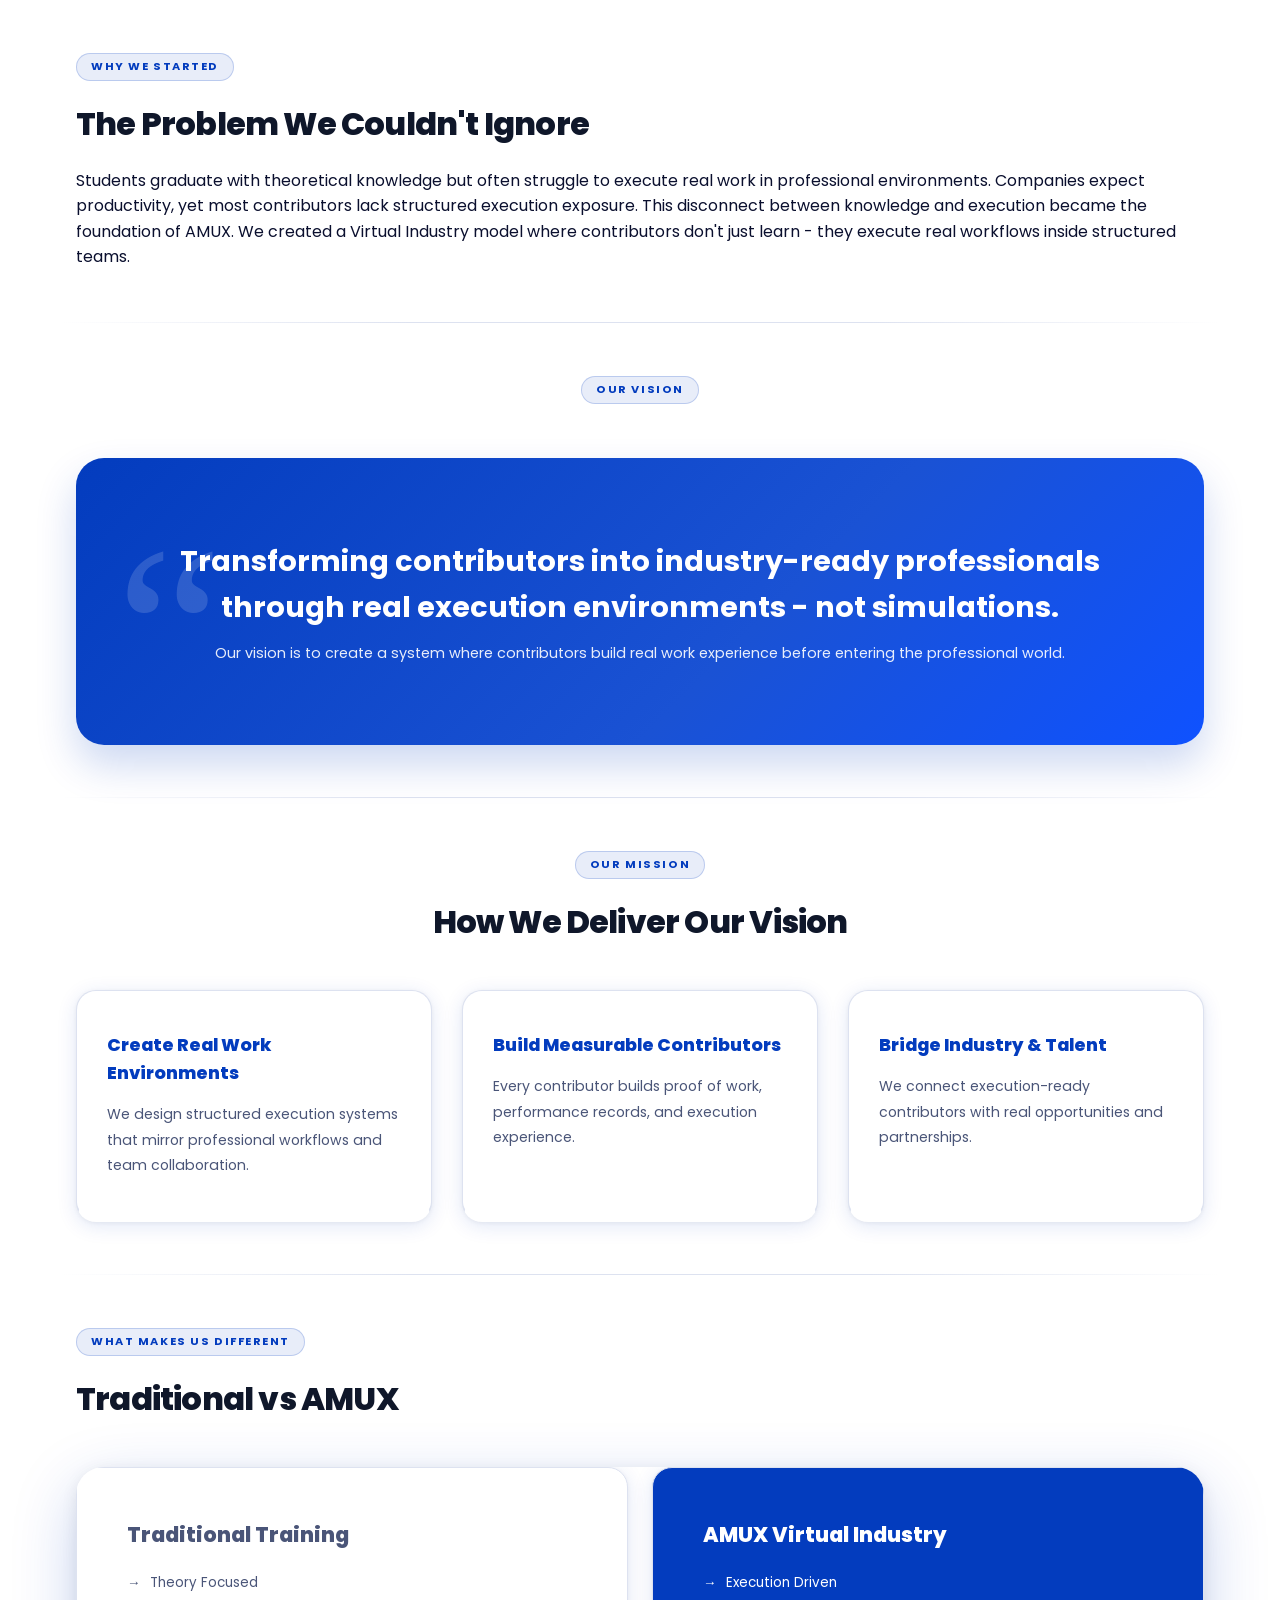
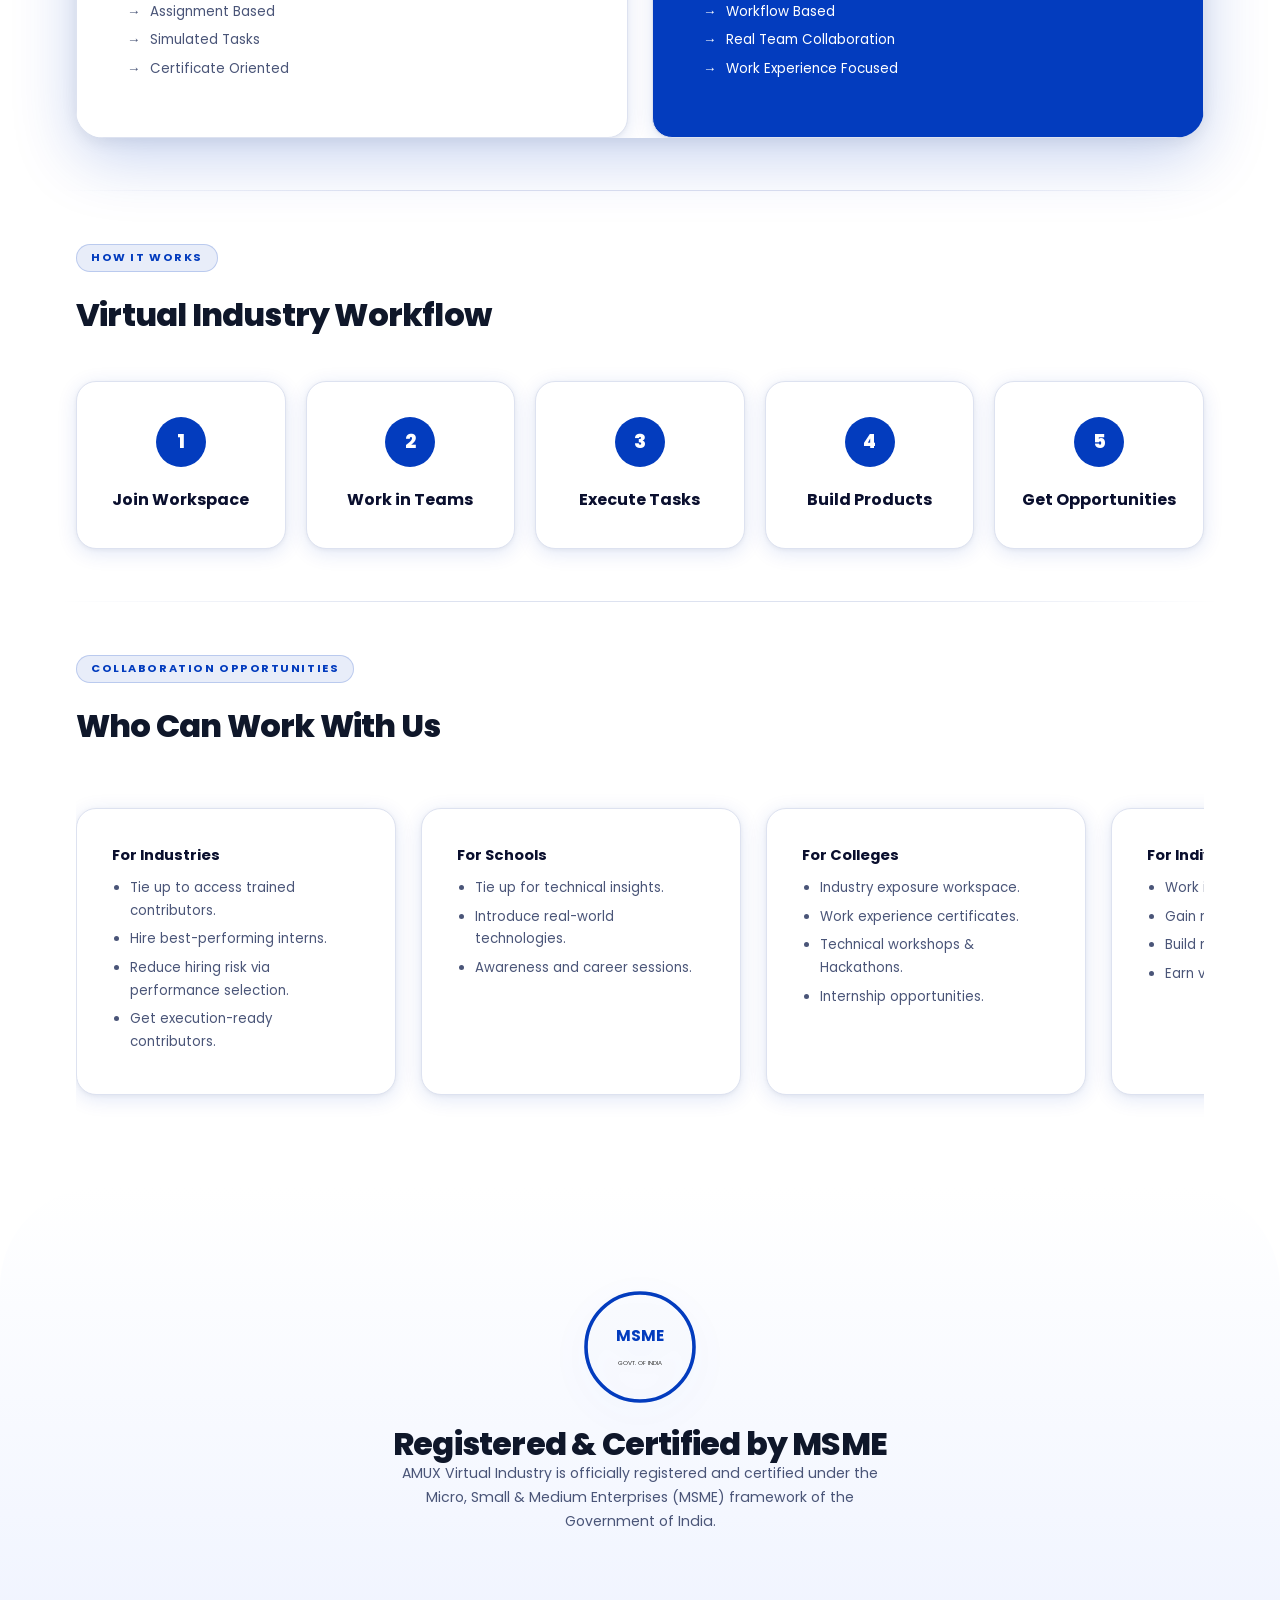
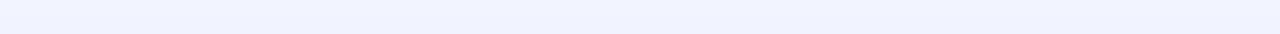
==== about.html @ 351a82d2 "Add files via upload" ====
<!DOCTYPE html>
<html lang="en">
<head>
    <meta charset="UTF-8">
    <meta name="viewport" content="width=device-width, initial-scale=1.0">
    <title>About — AMUX Virtual Industry</title>

    <link rel="stylesheet" href="style.css">

    <style>
        /* ===============================
        ENHANCED CORE STYLES
        =============================== */
        :root {
            --glass: rgba(255, 255, 255, 0.8);
            --brand-light: #f0f4ff;
        }

        /* Section Transitions */
        .fade-up {
            opacity: 0;
            transform: translateY(30px);
            transition: all 0.7s cubic-bezier(0.16, 1, 0.3, 1);
        }

        .fade-up.visible {
            opacity: 1;
            transform: translateY(0);
        }

        /* WHY SECTION - Asymmetric Grid */
        .why-grid {
            display: grid;
            grid-template-columns: 1.2fr 0.8fr;
            gap: 80px;
            align-items: center;
        }

        .problem-cards {
            display: grid;
            grid-template-columns: 1fr;
            gap: 16px;
        }

        .problem-card {
            background: #3749ee;
            border-radius: 30px;
            padding: 24px;
            font-size: .9rem;
            font-weight: 600;
            color: var(--text);
            box-shadow: 0 10px 30px rgba(0,0,0,0.05);
            transition: all 0.3s ease;
        }

        .problem-card:hover {
            transform: translateX(12px);
            background: var(--brand);
            color: #fff;
        }

        /* VISION - The Spotlight */
        .vision-box {
            background: var(--grad);
            color: #fff;
            padding: 80px 40px;
            border-radius: var(--r-xl);
            text-align: center;
            box-shadow: 0 20px 40px rgba(3, 60, 190, 0.2);
            position: relative;
            overflow: hidden;
            margin-top: 40px;
        }

        .vision-box h3 {
            font-size: 1.8rem;
            position: relative;
            z-index: 2;
        }

        .vision-box::before {
            content: "“";
            position: absolute;
            top: -20px;
            left: 40px;
            font-size: 15rem;
            opacity: 0.15;
            font-family: serif;
        }

        /* MISSION */
        .mission-grid {
            display: grid;
            grid-template-columns: repeat(3, 1fr);
            gap: 30px;
            margin-top: 50px;
        }

        .mission-card {
            background: #fff;
            border: 1px solid var(--border);
            border-radius: var(--r-lg);
            padding: 40px 30px;
            transition: all 0.3s ease;
            border-bottom: 4px solid transparent;
        }

        .mission-card:hover {
            transform: translateY(-10px);
            border-bottom-color: var(--brand);
            box-shadow: var(--shadow-xl);
        }

        .mission-title {
            font-weight: 800;
            font-size: 1.1rem;
            color: var(--brand);
            margin-bottom: 15px;
        }

        .mission-desc {
            font-size: .88rem;
            color: var(--text2);
            line-height: 1.8;
        }

        /* DIFFERENCE - Split Contrast */
        .diff-grid {
            display: grid;
            grid-template-columns: 1fr 1fr;
            margin-top: 50px;
            border-radius: var(--r-xl);
            overflow: hidden;
            box-shadow: var(--shadow-xl);
        }

        .diff-box {
            padding: 50px;
            background: #fff;
        }

        .diff-box.brand-bg {
            background: var(--brand);
            color: #fff;
        }

        .diff-title {
            font-weight: 800;
            font-size: 1.3rem;
            margin-bottom: 20px;
        }

        .diff-box ul {
            list-style: none;
            padding: 0;
            font-size: .95rem;
            line-height: 2.2;
        }

        .diff-box ul li::before {
            content: "→";
            margin-right: 10px;
            font-weight: bold;
        }

        /* WORKFLOW */
        .workflow {
            display: grid;
            grid-template-columns: repeat(auto-fit, minmax(180px, 1fr));
            gap: 20px;
            margin-top: 48px;
        }

        .step-card {
            background: #fff;
            border: 1px solid var(--border);
            border-radius: var(--r-lg);
            padding: 35px 20px;
            text-align: center;
            transition: 0.3s;
        }

        .step-card:hover { border-color: var(--brand); }

        .step-number {
            width: 50px;
            height: 50px;
            background: var(--brand);
            color: #fff;
            border-radius: 50%;
            display: flex;
            align-items: center;
            justify-content: center;
            margin: 0 auto 20px;
            font-weight: 800;
            font-size: 1.2rem;
        }

        /* BENEFITS SCROLL */
        .benefits-scroll {
            display: flex;
            overflow-x: auto;
            gap: 25px;
            padding: 20px 0 40px;
            scrollbar-width: thin;
            scrollbar-color: var(--brand) transparent;
        }

        .benefit-card {
            min-width: 320px;
            background: #fff;
            border: 1px solid var(--border);
            border-radius: var(--r-lg);
            padding: 35px;
            box-shadow: var(--shadow);
            flex-shrink: 0;
        }

        /* MSME SECTION */
        .msme-section {
            text-align: center;
            padding: 100px 0;
            background: linear-gradient(to bottom, #fff, var(--brand-light));
            border-radius: 100px 100px 0 0;
        }

        .msme-badge svg {
            filter: drop-shadow(0 10px 15px rgba(3, 60, 190, 0.1));
            transition: 0.5s ease;
        }

        .msme-badge:hover svg { transform: scale(1.1); }

        /* RESPONSIVE */
        @media(max-width:900px){
            .why-grid, .mission-grid, .diff-grid { grid-template-columns: 1fr; }
            .diff-grid { gap: 20px; box-shadow: none; }
            .diff-box { border-radius: var(--r-lg); }
            .msme-section { border-radius: 40px 40px 0 0; }
        }
    </style>
</head>

<body>

    <div id="nav-placeholder"></div>

    <section>
        <div class="container">
                <div>
                    <span class="section-label">Why We Started</span>
                    <h2 class="section-title">The Problem We Couldn't Ignore</h2><br>
                    <p>Students graduate with theoretical knowledge but often struggle to execute real work in professional environments. Companies expect productivity, yet most contributors lack structured execution exposure. This disconnect between knowledge and execution became the foundation of AMUX. We created a Virtual Industry model where contributors don't just learn - they execute real workflows inside structured teams.</p>
                </div>
            </div>
    </section>

    <div class="section-divider"></div>

    <section>
        <div class="container">
            <div style="text-align:center" class="fade-up">
                <span class="section-label">Our Vision</span>
            </div>

            <div class="vision-box fade-up">
                <h3>Transforming contributors into industry-ready professionals through real execution environments - not simulations.</h3>
                <p>Our vision is to create a system where contributors build real work experience before entering the professional world.</p>
            </div>
        </div>
    </section>

    <div class="section-divider"></div>

    <section>
        <div class="container">
            <div style="text-align:center" class="fade-up">
                <span class="section-label">Our Mission</span>
                <h2 class="section-title">How We Deliver Our Vision</h2>
            </div>

            <div class="mission-grid">
                <div class="mission-card fade-up">
                    <div class="mission-title">Create Real Work Environments</div>
                    <div class="mission-desc">We design structured execution systems that mirror professional workflows and team collaboration.</div>
                </div>
                <div class="mission-card fade-up">
                    <div class="mission-title">Build Measurable Contributors</div>
                    <div class="mission-desc">Every contributor builds proof of work, performance records, and execution experience.</div>
                </div>
                <div class="mission-card fade-up">
                    <div class="mission-title">Bridge Industry & Talent</div>
                    <div class="mission-desc">We connect execution-ready contributors with real opportunities and partnerships.</div>
                </div>
            </div>
        </div>
    </section>

    <div class="section-divider"></div>

    <section>
        <div class="container">
            <span class="section-label">What Makes Us Different</span>
            <h2 class="section-title">Traditional vs AMUX</h2>

            <div class="diff-grid fade-up">
                <div class="diff-box">
                    <div class="diff-title" style="color: var(--text2);">Traditional Training</div>
                    <ul>
                        <li>Theory Focused</li>
                        <li>Assignment Based</li>
                        <li>Simulated Tasks</li>
                        <li>Certificate Oriented</li>
                    </ul>
                </div>
                <div class="diff-box brand-bg" style="color: white;">
                    <div class="diff-title" >AMUX Virtual Industry</div>
                    <ul>
                        <li style="color: white;">Execution Driven</li>
                        <li style="color: white;">Workflow Based</li>
                        <li style="color: white;">Real Team Collaboration</li>
                        <li style="color: white;">Work Experience Focused</li>
                    </ul>
                </div>
            </div>
        </div>
    </section>

    <div class="section-divider"></div>

    <section>
        <div class="container">
            <span class="section-label">How It Works</span>
            <h2 class="section-title">Virtual Industry Workflow</h2>

            <div class="workflow fade-up">
                <div class="step-card">
                    <div class="step-number">1</div>
                    <strong>Join Workspace</strong>
                </div>
                <div class="step-card">
                    <div class="step-number">2</div>
                    <strong>Work in Teams</strong>
                </div>
                <div class="step-card">
                    <div class="step-number">3</div>
                    <strong>Execute Tasks</strong>
                </div>
                <div class="step-card">
                    <div class="step-number">4</div>
                    <strong>Build Products</strong>
                </div>
                <div class="step-card">
                    <div class="step-number">5</div>
                    <strong>Get Opportunities</strong>
                </div>
            </div>
        </div>
    </section>

    <div class="section-divider"></div>

    <section>
        <div class="container">
            <span class="section-label">Collaboration Opportunities</span>
            <h2 class="section-title">Who Can Work With Us</h2>

            <div class="benefits-scroll fade-up">
                <div class="benefit-card">
                    <div class="benefit-title">For Industries</div>
                    <ul>
                        <li>Tie up to access trained contributors.</li>
                        <li>Hire best-performing interns.</li>
                        <li>Reduce hiring risk via performance selection.</li>
                        <li>Get execution-ready contributors.</li>
                    </ul>
                </div>
                <div class="benefit-card">
                    <div class="benefit-title">For Schools</div>
                    <ul>
                        <li>Tie up for technical insights.</li>
                        <li>Introduce real-world technologies.</li>
                        <li>Awareness and career sessions.</li>
                    </ul>
                </div>
                <div class="benefit-card">
                    <div class="benefit-title">For Colleges</div>
                    <ul>
                        <li>Industry exposure workspace.</li>
                        <li>Work experience certificates.</li>
                        <li>Technical workshops & Hackathons.</li>
                        <li>Internship opportunities.</li>
                    </ul>
                </div>
                <div class="benefit-card">
                    <div class="benefit-title">For Individuals</div>
                    <ul>
                        <li>Work inside structured teams.</li>
                        <li>Gain real workflow experience.</li>
                        <li>Build multiple skill sets.</li>
                        <li>Earn verified experience proof.</li>
                    </ul>
                </div>
            </div>
        </div>
    </section>

    <section class="msme-section fade-up">
        <div class="container">
            <div class="msme-badge">
                <svg viewBox="0 0 200 200" width="120">
                    <circle cx="100" cy="100" r="90" fill="none" stroke="#033cbe" stroke-width="6"/>
                    <text x="50%" y="45%" text-anchor="middle" font-size="26" font-weight="700" fill="#033cbe">MSME</text>
                    <text x="50%" y="65%" text-anchor="middle" font-size="10" fill="#333">GOVT. OF INDIA</text>
                </svg>
            </div>
            <h2 class="section-title">Registered & Certified by MSME</h2>
            <p class="msme-text">AMUX Virtual Industry is officially registered and certified under the Micro, Small & Medium Enterprises (MSME) framework of the Government of India.</p>
        </div>
    </section>

    <div id="footer-placeholder"></div>

    <script src="partials.js"></script>
    <script src="main.js"></script>
    <script>
        // Simple Scroll Animation Observer
        const observerOptions = { threshold: 0.15 };
        const observer = new IntersectionObserver((entries) => {
            entries.forEach(entry => {
                if (entry.isIntersecting) {
                    entry.target.classList.add('visible');
                }
            });
        }, observerOptions);

        document.querySelectorAll('.fade-up').forEach(el => observer.observe(el));
    </script>

</body>
</html>
---- style.css ----
/* ═══════════════════════════════════════════
   AMUX — Virtual Industry  |  style.css
   Theme: #033cbe  |  Font: Poppins
═══════════════════════════════════════════ */

@import url('https://fonts.googleapis.com/css2?family=Poppins:ital,wght@0,300;0,400;0,500;0,600;0,700;0,800;0,900;1,400&display=swap');

*, *::before, *::after { box-sizing: border-box; margin: 0; padding: 0; }

:root {
  --brand:     #033cbe;
  --brand-d:   #022d8f;
  --brand-l:   #1a52d4;
  --brand-ll:  #2e68e8;
  --accent:    #0f52ff;
  --brand-glow:rgba(3,60,190,.18);

  --bg:        #ffffff;
  --bg2:       #204bf528;
  --bg3:       #eef1fb;
  --border:    #dde2f0;
  --border-b:  #c8d0ea;

  --text:      #0a0f2e;
  --text2:     #4a5578;
  --text3:     #8a96bb;

  --grad:      linear-gradient(135deg, #033cbe 0%, #1a52d4 60%, #0f52ff 100%);
  --grad-soft: linear-gradient(135deg, rgba(3,60,190,.07) 0%, rgba(15,82,255,.05) 100%);

  --shadow-sm: 0 1px 4px rgba(3,60,190,.07), 0 1px 2px rgba(0,0,0,.04);
  --shadow:    0 4px 20px rgba(3,60,190,.12), 0 1px 4px rgba(0,0,0,.05);
  --shadow-lg: 0 8px 36px rgba(3,60,190,.18), 0 2px 8px rgba(0,0,0,.06);
  --shadow-xl: 0 20px 64px rgba(3,60,190,.22), 0 4px 16px rgba(0,0,0,.08);

  --r:    14px;
  --r-lg: 20px;
  --r-xl: 28px;
}

html { scroll-behavior: smooth; }

body {
  font-family: 'Poppins', sans-serif;
  background: var(--bg);
  color: var(--text);
  line-height: 1.6;
  overflow-x: hidden;
  -webkit-font-smoothing: antialiased;
}

::-webkit-scrollbar { width: 5px; }
::-webkit-scrollbar-track { background: var(--bg2); }
::-webkit-scrollbar-thumb { background: var(--brand); border-radius: 99px; }

/* ── UTILITIES ── */
.container { max-width: 90%; margin: 0 auto; padding: 0 12px; }

.grad-text {
  background: var(--grad);
  -webkit-background-clip: text;
  -webkit-text-fill-color: transparent;
  background-clip: text;
}

.section-label {
  display: inline-block;
  font-size: .7rem; font-weight: 700; letter-spacing: .14em; text-transform: uppercase;
  color: var(--brand);
  background: rgba(3,60,190,.09); border: 1px solid rgba(3,60,190,.2);
  padding: 4px 14px; border-radius: 99px; margin-bottom: 14px;
}

.section-title {
  font-size: clamp(1.7rem, 3vw, 2.5rem);
  font-weight: 800; line-height: 1.16; letter-spacing: -.025em; color: var(--text);
}

.section-desc {
  font-size: .97rem; color: var(--text2); line-height: 1.78;
}

/* ── ANIMATIONS ── */
@keyframes fadeUp {
  from { opacity: 0; transform: translateY(26px); }
  to   { opacity: 1; transform: translateY(0); }
}
@keyframes pulse {
  0%,100% { opacity: 1; box-shadow: 0 0 0 0 rgba(3,60,190,.5); }
  50%      { opacity: .7; box-shadow: 0 0 0 5px rgba(3,60,190,0); }
}

.fade-up {
  opacity: 0; transform: translateY(28px);
  transition: opacity .65s ease, transform .65s ease;
}
.fade-up.visible { opacity: 1; transform: translateY(0); }

/* ══════════════════════════════════════════
   NAVBAR
══════════════════════════════════════════ */
nav {
  position: sticky; top: 0; z-index: 200;
  background: rgba(255,255,255,.93);
  backdrop-filter: blur(16px);
  -webkit-backdrop-filter: none;
  border-bottom: 1px solid var(--border);
  transition: box-shadow .25s;
}
nav.scrolled { box-shadow: 0 2px 28px rgba(3,60,190,.12); }

.nav-inner {
  max-width: 1160px; margin: 0 auto; padding: 0 12px;
  display: flex; align-items: center; justify-content: space-between;
  height: 66px;
}

.nav-logo { display: flex; flex-direction: column; text-decoration: none; gap: 1px; }
.nav-logo-main {
  font-weight: 900; font-size: 1.28rem; letter-spacing: -.03em; line-height: 1;
  background: var(--grad);
  -webkit-background-clip: text; -webkit-text-fill-color: transparent; background-clip: text;
}
.nav-logo-sub {
  font-size: .6rem; font-weight: 600; letter-spacing: .14em;
  text-transform: uppercase; color: var(--text3); line-height: 1;
}

.nav-links { display: flex; align-items: center; gap: 2px; list-style: none; }
.nav-links a {
  text-decoration: none; color: var(--text2); font-size: .84rem; font-weight: 500;
  padding: 7px 15px; border-radius: 9px; transition: all .2s; white-space: nowrap;
}
.nav-links a:hover, .nav-links a.active { color: var(--brand); background: rgba(3,60,190,.08); }

.nav-cta {
  background: var(--grad) !important; color: #fff !important;
  border-radius: 10px !important; padding: 8px 20px !important;
  box-shadow: 0 3px 14px rgba(3,60,190,.38) !important; font-weight: 600 !important;
}
.nav-cta:hover {
  transform: translateY(-1px); box-shadow: 0 6px 22px rgba(3,60,190,.48) !important;
  background: var(--grad) !important;
}

/* hamburger */
.ham { display: none; flex-direction: column; gap: 5px; cursor: pointer; padding: 6px; }
.ham span { display: block; width: 22px; height: 2px; background: var(--text); border-radius: 2px; transition: all .25s; }
.ham.open span:nth-child(1) { transform: translateY(7px) rotate(45deg); }
.ham.open span:nth-child(2) { opacity: 0; }
.ham.open span:nth-child(3) { transform: translateY(-7px) rotate(-45deg); }

.mobile-menu {
  display: none; position: fixed; top: 66px; left: 0; right: 0;
  background: rgba(255,255,255,.98); backdrop-filter: blur(18px);
  -webkit-backdrop-filter: none;
  border-bottom: 1px solid var(--border);
  padding: 12px 24px 20px; flex-direction: column; gap: 2px; z-index: 199;
}
.mobile-menu.open { display: flex; animation: fadeUp .2s ease; }
.mobile-menu a {
  text-decoration: none; color: var(--text2); font-size: .9rem; font-weight: 500;
  padding: 11px 14px; border-radius: 9px; transition: all .2s;
}
.mobile-menu a:hover { color: var(--brand); background: rgba(3,60,190,.07); }

/* ══════════════════════════════════════════
   BUTTONS
══════════════════════════════════════════ */
.btn-primary {
  display: inline-flex; align-items: center; gap: 8px;
  background: var(--grad); color: #fff; font-family: 'Poppins', sans-serif;
  font-weight: 600; font-size: .88rem;
  padding: 13px 28px; border-radius: 12px; text-decoration: none;
  box-shadow: 0 4px 22px rgba(3,60,190,.40);
  transition: all .22s; border: none; cursor: pointer;
}
.btn-primary:hover { transform: translateY(-2px); box-shadow: 0 8px 36px rgba(3,60,190,.52); }
.btn-primary svg { transition: transform .2s; }
.btn-primary:hover svg { transform: translateX(3px); }

.btn-secondary {
  display: inline-flex; align-items: center; gap: 8px;
  border: 1.5px solid var(--border-b); color: var(--text); font-family: 'Poppins', sans-serif;
  font-weight: 600; font-size: .88rem;
  padding: 12px 26px; border-radius: 12px; text-decoration: none;
  background: rgba(255,255,255,.85); backdrop-filter: blur(8px);
  -webkit-backdrop-filter: none;
  transition: all .22s; cursor: pointer;
}
.btn-secondary:hover { border-color: var(--brand); color: var(--brand); background: rgba(3,60,190,.05); transform: translateY(-2px); }

/* ══════════════════════════════════════════
   FOOTER
══════════════════════════════════════════ */
footer {
  background: #001953;
  padding: 64px 12px 32px;
}
.footer-inner {
  max-width: 1160px; margin: 0 auto;
  display: grid; grid-template-columns: 1.7fr 1fr 1fr; gap: 48px;
  padding-bottom: 48px; border-bottom: 1px solid rgba(255,255,255,.15);
}
.footer-brand-name {
  font-weight: 900; font-size: 1.4rem; letter-spacing: -.03em;
  color: #fff; margin-bottom: 3px;
}
.footer-brand-sub {
  font-size: .62rem; font-weight: 600; letter-spacing: .14em;
  text-transform: uppercase; color: rgba(255,255,255,.5); margin-bottom: 16px;
}
.footer-desc { font-size: .88rem; color: rgba(255,255,255,.65); line-height: 1.75; max-width: 280px; }

.footer-col-title {
  font-weight: 700; font-size: .82rem; color: #fff;
  margin-bottom: 18px; letter-spacing: .04em;
}
.footer-links { list-style: none; display: flex; flex-direction: column; gap: 11px; }
.footer-links a {
  text-decoration: none; color: rgba(255,255,255,.6); font-size: .87rem;
  transition: color .2s; font-weight: 400;
}
.footer-links a:hover { color: #fff; }

.footer-bottom {
  max-width: 1160px; margin: 28px auto 0;
  display: flex; align-items: center; justify-content: space-between;
  flex-wrap: wrap; gap: 10px;
}
.footer-copy { font-size: .8rem; color: rgba(255,255,255,.45); }
.footer-made { font-size: .8rem; color: rgba(255,255,255,.45); }
.footer-made span { color: rgba(255,255,255,.8); }

/* ══════════════════════════════════════════
   PAGE HERO (inner pages)
══════════════════════════════════════════ */
.page-hero {
  background: linear-gradient(135deg, #022d8f 0%, #033cbe 55%, #1a52d4 100%);
  padding: 80px 12px 72px; text-align: center; position: relative; overflow: hidden;
}
.page-hero::before {
  content: ''; position: absolute; top: -80px; left: 50%; transform: translateX(-50%);
  width: 800px; height: 500px; border-radius: 50%;
  background: radial-gradient(circle, rgba(255,255,255,.07) 0%, transparent 70%);
  pointer-events: none;
}
.page-hero-label {
  display: inline-block; font-size: .68rem; font-weight: 700; letter-spacing: .16em;
  text-transform: uppercase; color: rgba(255,255,255,.75);
  background: rgba(255,255,255,.12); border: 1px solid rgba(255,255,255,.2);
  padding: 5px 16px; border-radius: 99px; margin-bottom: 20px;
}
.page-hero h1 {
  font-size: clamp(2rem, 4.5vw, 3.2rem); font-weight: 800;
  color: #fff; line-height: 1.14; letter-spacing: -.03em;
  max-width: 700px; margin: 0 auto 18px;
}
.page-hero p {
  font-size: 1rem; color: rgba(255,255,255,.72); max-width: 520px; margin: 0 auto;
  line-height: 1.75; font-weight: 400;
}

/* section padding */
section { padding: 52px 0; }
.section-divider {
  height: 1px;
  background: linear-gradient(90deg, transparent, var(--border) 30%, var(--border) 70%, transparent);
  max-width: 1160px; margin: 0 auto;
}

/* ══════════════════════════════════════════
   RESPONSIVE
══════════════════════════════════════════ */
@media (max-width: 900px) {
  .footer-inner { grid-template-columns: 1fr 1fr; }
}
@media (max-width: 640px) {
  .nav-links { display: none; }
  .ham { display: flex; }
  .footer-inner { grid-template-columns: 1fr; gap: 32px; }
  .footer-bottom { flex-direction: column; align-items: flex-start; }
  section { padding: 40px 0; }
  .page-hero { padding: 60px 12px 52px; }
}
/* ═══════════════════════════════════════════
   INTEGRATED SERVICES — INDUSTRIAL GRID
   ═══════════════════════════════════════════ */

.services-wrapper {
    padding: 100px 0;
    background: #ffffff;
}

.section-header {
    text-align: center;
    margin-bottom: 60px;
}

.section-title {
    font-size: 2rem;
    font-weight: 800;
    color: #0f172a;
    margin-top: 10px;
}

.section-descp {
    font-size: 0.9rem;
    color: #64748b;
    max-width: 500px;
    margin: 15px auto 0;
}

/* --- Capability Grid --- */
.capability-grid {
    display: grid;
    grid-template-columns: repeat(3, 1fr);
    gap: 30px;
    margin-bottom: 80px;
}

.cap-card {
    background: #fcfcfd;
    border: 1px solid #cccccc;
    border-radius: 20px;
    overflow: hidden;
    transition: all 0.4s ease;
}

.cap-media {
    width: 100%;
    aspect-ratio: 1.2 / 1;
    overflow: hidden;
    position: relative;
}

.cap-media img {
    width: 100%;
    height: 100%;
    object-fit: cover;
    transition: transform 0.6s ease;
}

.cap-num {
    position: absolute;
    top: 15px;
    left: 15px;
    background: rgba(15, 23, 42, 0.8);
    backdrop-filter: blur(4px);
    
  -webkit-backdrop-filter: none;
    color: #fff;
    font-size: 0.65rem;
    font-weight: 800;
    padding: 4px 8px;
    border-radius: 4px;
}

.cap-info {
    padding: 25px;
}

.cap-info h3 {
    font-size: 1.1rem;
    color: #0f172a;
    margin-bottom: 12px;
}

.cap-info p {
    font-size: 0.85rem;
    color: #64748b;
    line-height: 1.6;
    margin-bottom: 20px;
}

/* Hover Effects */
.cap-card:hover {
    transform: translateY(-8px);
    border-color: #6d98cf;
    box-shadow: 0 20px 40px -15px rgba(0,0,0,0.05);
}

/* --- Outreach Banner --- */
.outreach-banner {
    background: #0f172a; /* Industrial Obsidian */
    border-radius: 24px;
    padding: 60px;
    display: grid;
    grid-template-columns: 1fr 2fr;
    gap: 40px;
    color: #fff;
}

.dark-label {
    background: rgba(255,255,255,0.1);
    border: 1px solid rgba(255,255,255,0.1);
    color: #fff;
}

.outreach-intro h2 {
    font-size: 1.8rem;
    margin-top: 15px;
    line-height: 1.2;
}

.outreach-items {
    display: grid;
    grid-template-columns: repeat(3, 1fr);
    gap: 25px;
}

.o-item h4 {
    font-size: 0.95rem;
    margin-bottom: 8px;
    color: #fff;
}

.o-item p {
    font-size: 0.8rem;
    color: #94a3b8;
    line-height: 1.5;
}

/* --- Mobile Fixes --- */
@media (max-width: 1024px) {
    .capability-grid { grid-template-columns: repeat(2, 1fr); }
    .outreach-banner { grid-template-columns: 1fr; padding: 40px; }
    .outreach-items { grid-template-columns: 1fr; }
}

@media (max-width: 768px) {
    .capability-grid { grid-template-columns: 1fr; }
    .section-title { font-size: 1.6rem; }
    .outreach-banner { padding: 30px; text-align: center; }
}
html {
  scroll-behavior: smooth;
}
#Services {
  /* Adjust 80px to match the actual height of your navbar */
  scroll-margin-top: 80px; 
}
/* =========================================
ABOUT PAGE — FIXED STYLES
Compatible with existing theme
========================================= */

/* WHY SECTION */

.why-grid{
display:grid;
grid-template-columns:1fr 1fr;
gap:48px;
align-items:center;
}

.problem-cards{
display:grid;
grid-template-columns:repeat(2,1fr);
gap:14px;
}

.problem-card{
background:#fff;
border:1px solid var(--border);
border-radius:var(--r-lg);
padding:16px 18px;
font-size:.84rem;
font-weight:600;
color:var(--text);
box-shadow:var(--shadow);
transition:.25s;
}

.problem-card:hover{
transform:translateY(-3px);
box-shadow:var(--shadow-lg);
}


/* VISION */

.vision-box{
background:var(--grad);
color:#fff;
padding:38px 32px;
border-radius:var(--r-xl);
text-align:center;
box-shadow:var(--shadow-xl);
margin-top:36px;
}

.vision-box h3{
font-size:1.05rem;
font-weight:700;
line-height:1.6;
}

.vision-box p{
font-size:.9rem;
opacity:.9;
margin-top:12px;
}


/* MISSION */

.mission-grid{
display:grid;
grid-template-columns:repeat(3,1fr);
gap:20px;
margin-top:44px;
}

.mission-card{
background:#fff;
border:1px solid var(--border);
border-radius:var(--r-lg);
padding:26px 22px;
box-shadow:var(--shadow);
transition:.25s;
}

.mission-card:hover{
transform:translateY(-4px);
box-shadow:var(--shadow-lg);
}

.mission-title{
font-weight:700;
font-size:.9rem;
margin-bottom:8px;
color:var(--text);
}

.mission-desc{
font-size:.83rem;
color:var(--text2);
line-height:1.7;
}


/* DIFFERENCE */

.diff-grid{
display:grid;
grid-template-columns:1fr 1fr;
gap:24px;
margin-top:44px;
}

.diff-box{
background:#fff;
border:1px solid var(--border);
border-radius:var(--r-lg);
padding:26px 22px;
box-shadow:var(--shadow);
}

.diff-title{
font-weight:700;
font-size:.95rem;
margin-bottom:10px;
}

.diff-box ul{
padding-left:18px;
margin:0;
}

.diff-box li{
font-size:.84rem;
color:var(--text2);
line-height:1.7;
margin-bottom:6px;
}


/* WORKFLOW */

.workflow{
display:flex;
gap:18px;
margin-top:44px;
flex-wrap:wrap;
justify-content:space-between;
}

.step-card{
flex:1;
min-width:170px;
background:#fff;
border:1px solid var(--border);
border-radius:var(--r-lg);
padding:20px;
text-align:center;
box-shadow:var(--shadow);
transition:.25s;
}

.step-card:hover{
transform:translateY(-4px);
box-shadow:var(--shadow-lg);
}

.step-number{
font-size:1.5rem;
font-weight:800;
color:var(--brand);
margin-bottom:8px;
}


/* BENEFITS — HORIZONTAL SCROLL */

.benefits-scroll{
display:flex;
overflow-x:auto;
gap:18px;
margin-top:44px;
padding-bottom:10px;
scroll-snap-type:x mandatory;
}

.benefits-scroll::-webkit-scrollbar{
height:6px;
}

.benefits-scroll::-webkit-scrollbar-thumb{
background:rgba(0,0,0,.2);
border-radius:99px;
}

.benefit-card{
min-width:300px;
max-width:320px;
background:#fff;
border:1px solid var(--border);
border-radius:var(--r-lg);
padding:24px 22px;
box-shadow:var(--shadow);
scroll-snap-align:start;
transition:.25s;
}

.benefit-card:hover{
transform:translateY(-4px);
box-shadow:var(--shadow-lg);
}

.benefit-title{
font-weight:700;
font-size:.92rem;
margin-bottom:10px;
}

.benefit-card ul{
padding-left:18px;
margin:0;
}

.benefit-card li{
font-size:.83rem;
color:var(--text2);
line-height:1.7;
margin-bottom:6px;
}


/* MSME */

.msme-section{
text-align:center;
padding:60px 0 40px;
}

.msme-badge{
width:120px;
height:120px;
margin:0 auto 18px;
}

.msme-text{
font-size:.88rem;
color:var(--text2);
max-width:520px;
margin:0 auto;
line-height:1.7;
}


/* RESPONSIVE FIXES */

@media(max-width:900px){

.why-grid{
grid-template-columns:1fr;
gap:36px;
}

.mission-grid{
grid-template-columns:1fr 1fr;
}

.diff-grid{
grid-template-columns:1fr;
}

}

@media(max-width:560px){

.mission-grid{
grid-template-columns:1fr;
}

.step-card{
min-width:100%;
}

.benefit-card{
min-width:260px;
}

}
/* Add a WhatsApp Brand color to the button on hover */
.form-submit {
    display: flex;
    align-items: center;
    justify-content: center;
    gap: 10px;
}

/* Optional: Adding a small "Requires WhatsApp" note */
.form-sub::after {
    content: " (Opens WhatsApp)";
    font-size: 0.75rem;
    font-weight: 600;
    color: #25D366;
}

/* Visual cue for required fields */
.form-input:required {
    border-left: 3px solid var(--brand);
}
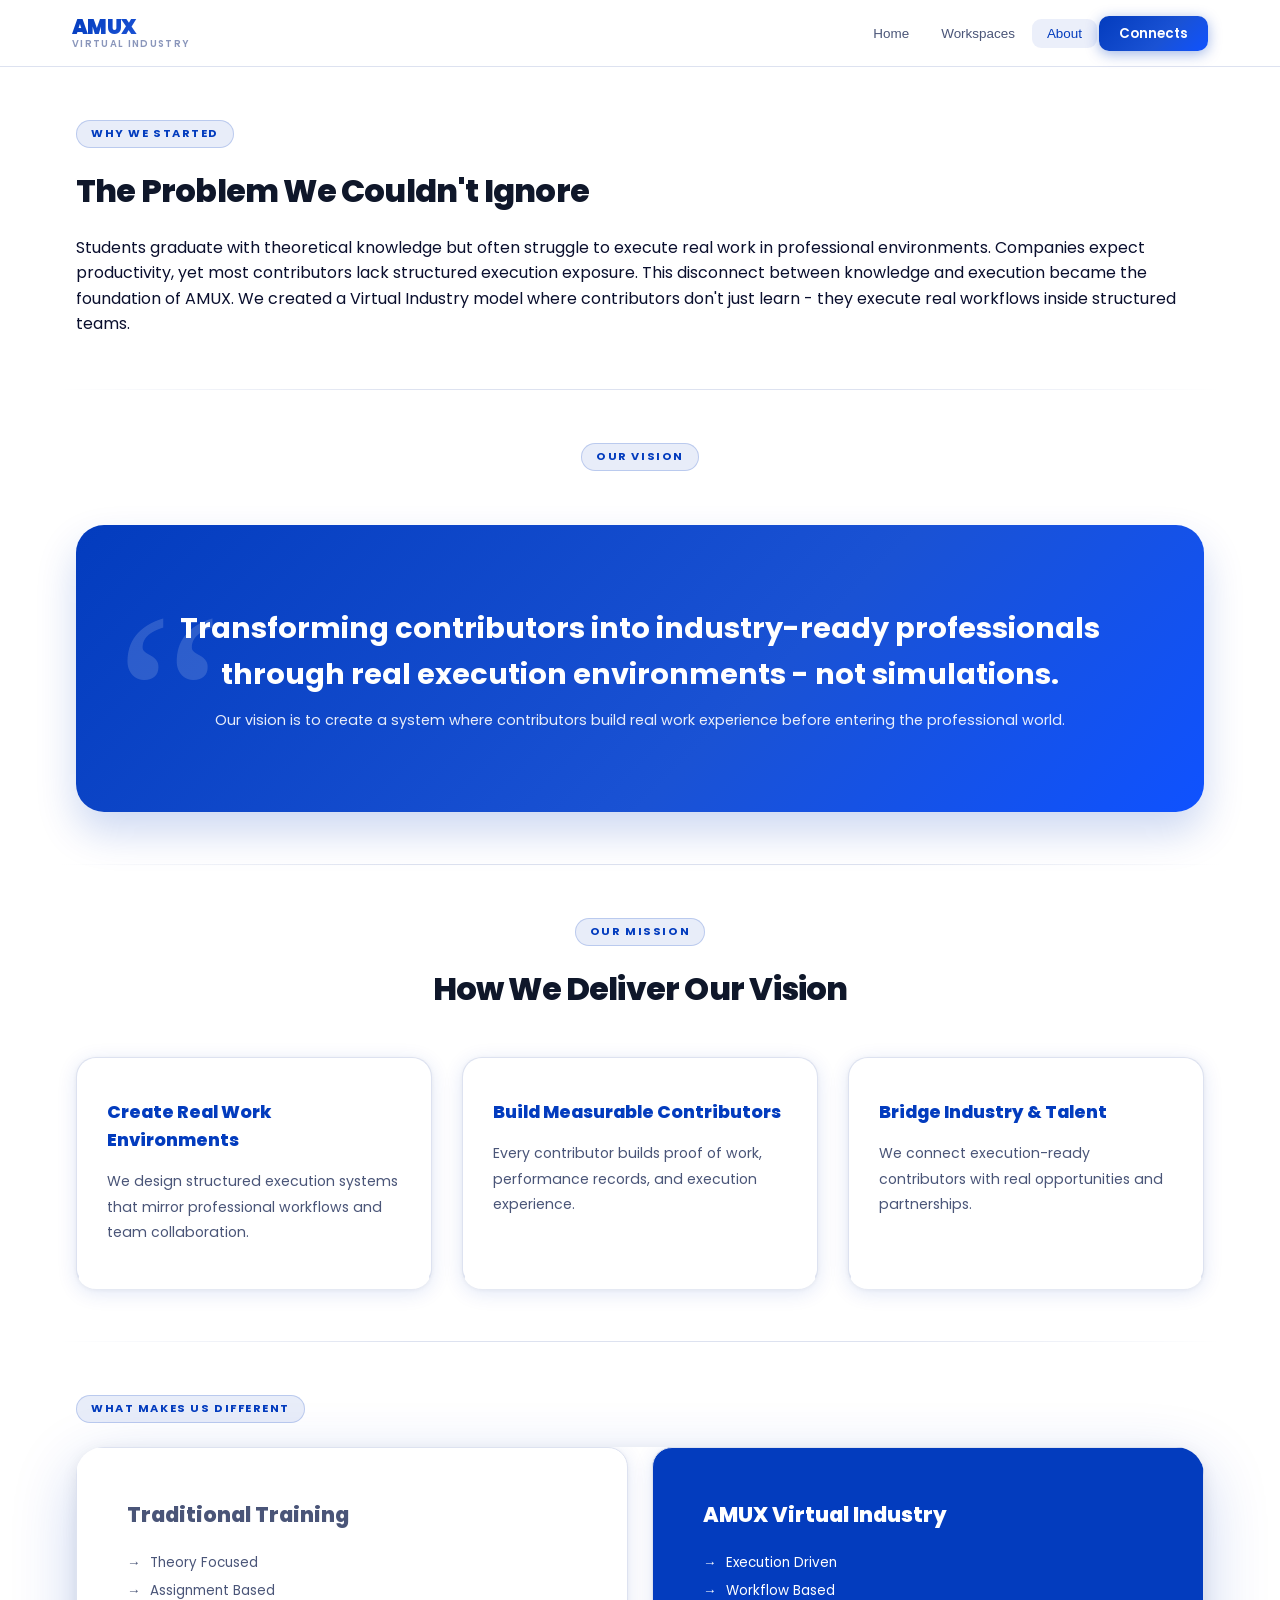
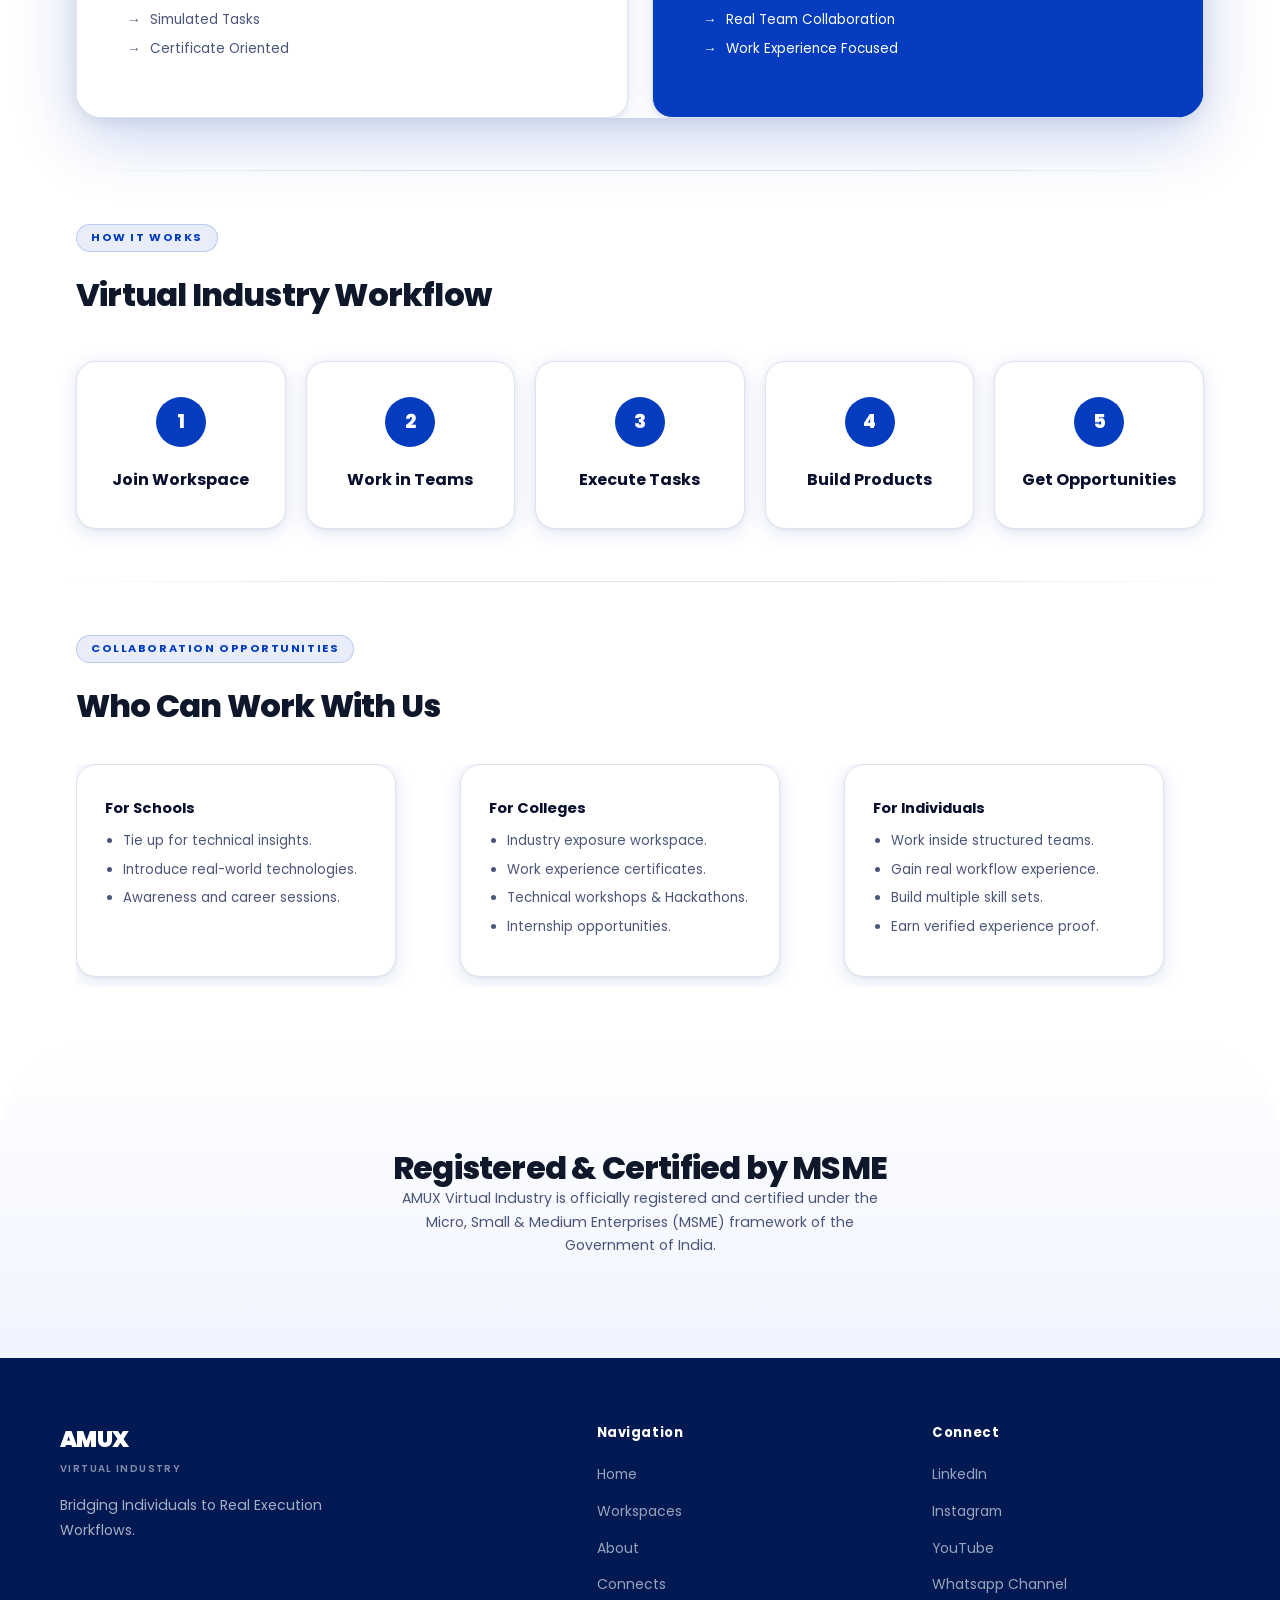
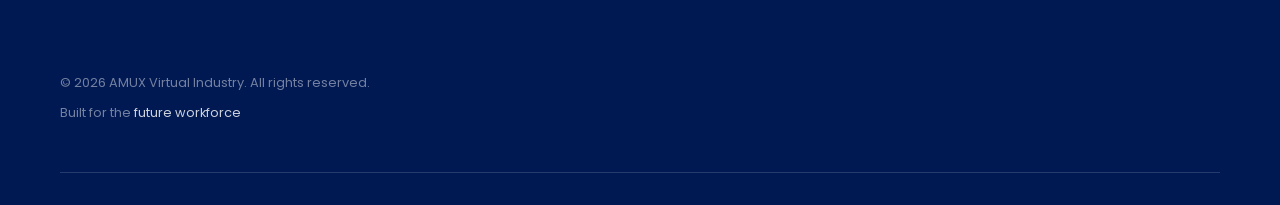
==== commit a2e3ed9c: "Refactor benefits section layout and styles Updated layout and styling for benefits section and adju" ====
--- a/about.html
+++ b/about.html
@@ -128,7 +128,7 @@
         .diff-grid {
             display: grid;
             grid-template-columns: 1fr 1fr;
-            margin-top: 50px;
+            margin-top: 10px;
             border-radius: var(--r-xl);
             overflow: hidden;
             box-shadow: var(--shadow-xl);
@@ -197,24 +197,55 @@
         }
 
         /* BENEFITS SCROLL */
-        .benefits-scroll {
-            display: flex;
-            overflow-x: auto;
-            gap: 25px;
-            padding: 20px 0 40px;
-            scrollbar-width: thin;
-            scrollbar-color: var(--brand) transparent;
-        }
-
-        .benefit-card {
-            min-width: 320px;
-            background: #fff;
-            border: 1px solid var(--border);
-            border-radius: var(--r-lg);
-            padding: 35px;
-            box-shadow: var(--shadow);
-            flex-shrink: 0;
-        }
+        .benefits-scroll{
+    display:grid;
+    grid-template-columns: repeat(3, minmax(280px, 360px));
+    gap:24px;
+    margin-top:40px;
+    justify-content:center;
+}
+
+/* Make last card centered when alone in second row */
+.benefits-scroll .benefit-card:last-child:nth-child(4){
+    grid-column: 2 / 3;
+}
+
+.benefit-card{
+    background:#fff;
+    border:1px solid var(--border);
+    border-radius:var(--r-lg);
+    padding:32px 28px;
+    box-shadow:var(--shadow);
+    transition:0.3s ease;
+    width:100%;
+}
+
+.benefit-card:hover{
+    transform:translateY(-6px);
+    border-color:var(--brand);
+}
+
+/* Tablet */
+@media(max-width: 992px){
+    .benefits-scroll{
+        grid-template-columns: repeat(2, minmax(260px, 360px));
+    }
+
+    .benefits-scroll .benefit-card:last-child:nth-child(4){
+        grid-column:auto;
+    }
+}
+
+/* Mobile */
+@media(max-width: 600px){
+    .benefits-scroll{
+        grid-template-columns:1fr;
+    }
+
+    .benefit-card{
+        padding:24px;
+    }
+}
 
         /* MSME SECTION */
         .msme-section {
@@ -300,11 +331,11 @@
 
     <section>
         <div class="container">
-            <span class="section-label">What Makes Us Different</span>
-            <h2 class="section-title">Traditional vs AMUX</h2>
-
+            
+<span class="section-label">What Makes Us Different</span>
             <div class="diff-grid fade-up">
                 <div class="diff-box">
+                    
                     <div class="diff-title" style="color: var(--text2);">Traditional Training</div>
                     <ul>
                         <li>Theory Focused</li>
@@ -365,16 +396,8 @@
             <span class="section-label">Collaboration Opportunities</span>
             <h2 class="section-title">Who Can Work With Us</h2>
 
-            <div class="benefits-scroll fade-up">
-                <div class="benefit-card">
-                    <div class="benefit-title">For Industries</div>
-                    <ul>
-                        <li>Tie up to access trained contributors.</li>
-                        <li>Hire best-performing interns.</li>
-                        <li>Reduce hiring risk via performance selection.</li>
-                        <li>Get execution-ready contributors.</li>
-                    </ul>
-                </div>
+            <div class="work-with-us-scroll benefits-scroll fade-up">
+                
                 <div class="benefit-card">
                     <div class="benefit-title">For Schools</div>
                     <ul>
@@ -407,13 +430,6 @@
 
     <section class="msme-section fade-up">
         <div class="container">
-            <div class="msme-badge">
-                <svg viewBox="0 0 200 200" width="120">
-                    <circle cx="100" cy="100" r="90" fill="none" stroke="#033cbe" stroke-width="6"/>
-                    <text x="50%" y="45%" text-anchor="middle" font-size="26" font-weight="700" fill="#033cbe">MSME</text>
-                    <text x="50%" y="65%" text-anchor="middle" font-size="10" fill="#333">GOVT. OF INDIA</text>
-                </svg>
-            </div>
             <h2 class="section-title">Registered & Certified by MSME</h2>
             <p class="msme-text">AMUX Virtual Industry is officially registered and certified under the Micro, Small & Medium Enterprises (MSME) framework of the Government of India.</p>
         </div>
@@ -438,4 +454,4 @@
     </script>
 
 </body>
-</html>+</html>
--- a/style.css
+++ b/style.css
@@ -288,9 +288,11 @@
    ═══════════════════════════════════════════ */
 
 .services-wrapper {
-    padding: 100px 0;
+    /* Avoid stacked spacing with global `section { padding: 52px 0; }` */
+    padding-top: 50px;
     background: #ffffff;
 }
+
 
 .section-header {
     text-align: center;
